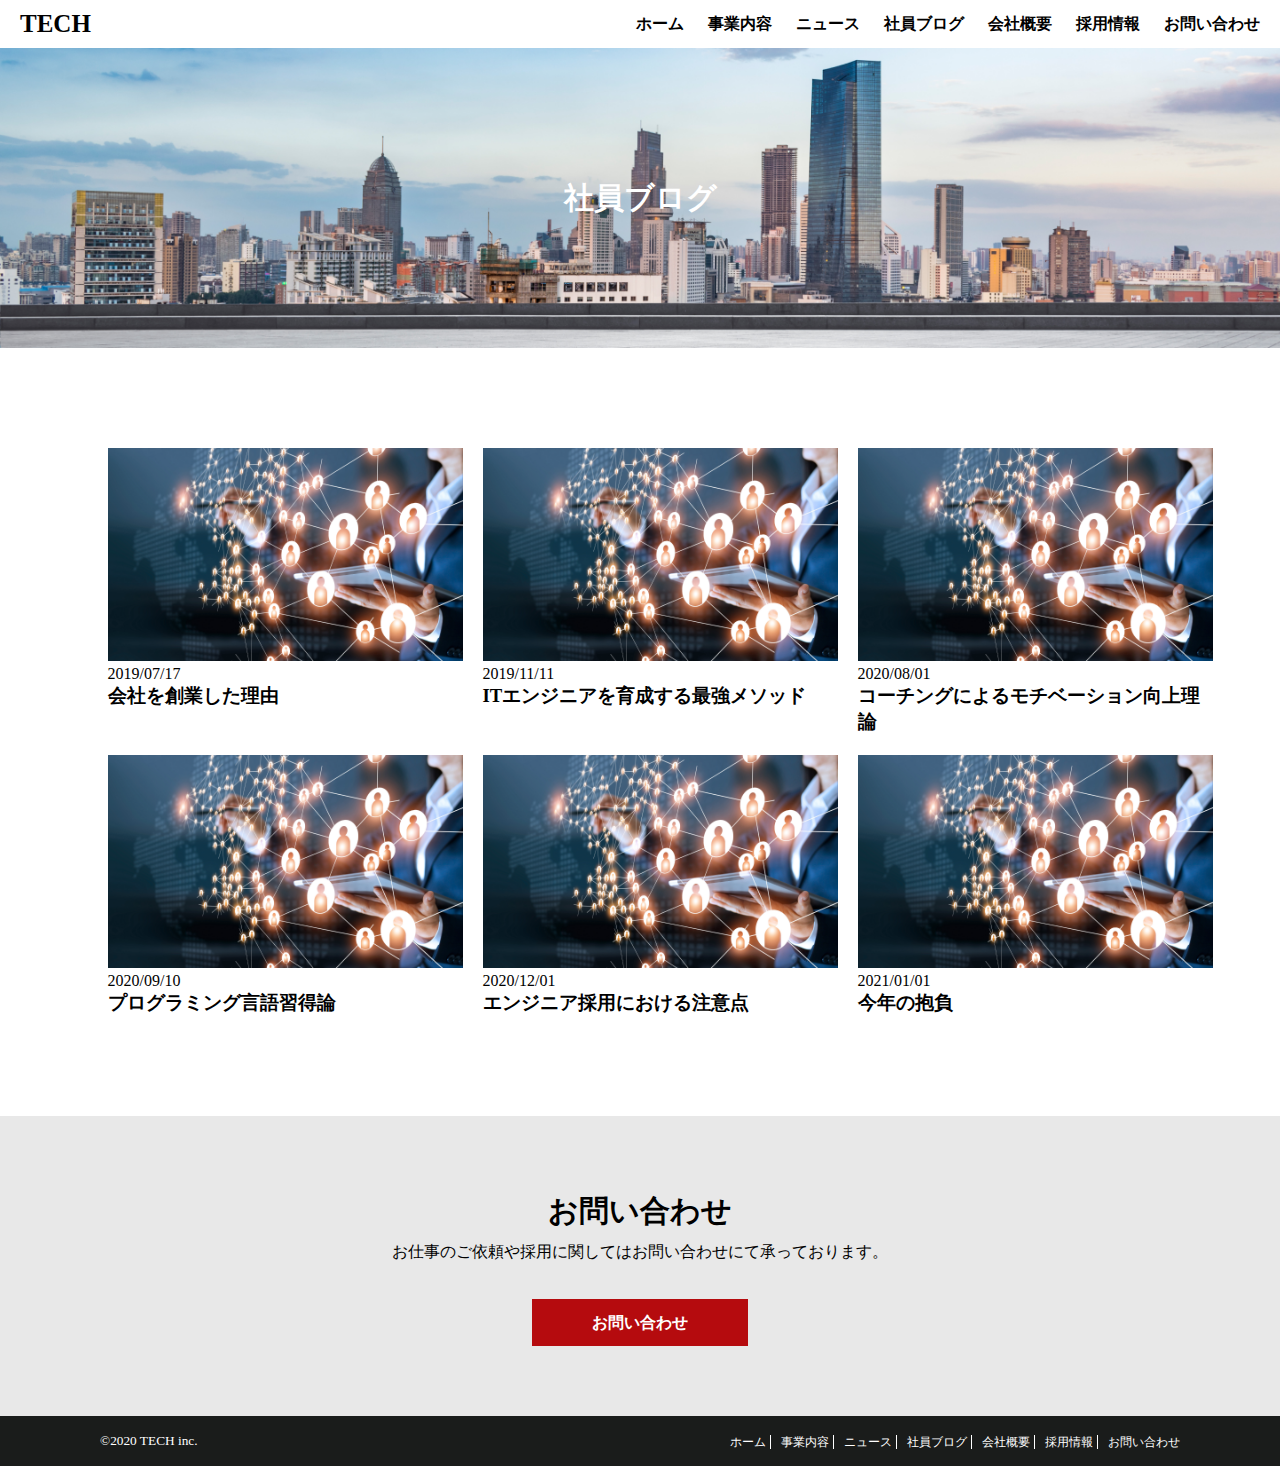
==== blog.html @ 32a5712e "second-commit" ====
<!DOCTYPE html>
<html lang="ja">
<head>
  <meta charset="UTF-8">
  <meta http-equiv="X-UA-Compatible" content="IE=edge">
  <meta name="viewport" content="width=device-width, initial-scale=1.0">
  <link rel="stylesheet" href="css/index.css">
  <link rel="stylesheet" href="css/service.css">
  <link rel="stylesheet" href="css/blog.css">
  <title>株式会社TECH</title>
</head>
<body>
  <header>
    <div class="header-title">TECH</div>
    <div class="header-list">
      <a href="index.html">ホーム</a>
      <a href="service.html">事業内容</a>
      <a href="news.html">ニュース</a>
      <a href="blog.html">社員ブログ</a>
      <a href="company.html">会社概要</a>
      <a href="recruit.html">採用情報</a>
      <a href="contact.html">お問い合わせ</a>
    </div>
  </header>
  <div class="blog-top">
    <div class="top-title">社員ブログ</div>
  </div>
  <div class="wrapper">
    <div class="main5-box">
      <div class="main5-img">
        <img src="img/blog.png">
      </div>
      <p>2019/07/17</p>
      <h3>会社を創業した理由</h3>
    </div>
    <div class="main5-box">
      <div class="main5-img">
        <img src="img/blog.png">
      </div>
      <p>2019/11/11</p>
      <h3>ITエンジニアを育成する最強メソッド</h3>
    </div>
    <div class="main5-box">
      <div class="main5-img">
        <img src="img/blog.png">
      </div>
      <p>2020/08/01</p>
      <h3>コーチングによるモチベーション向上理論</h3>
    </div>
  </div>
  <div class="wrapper2">
    <div class="main5-box">
      <div class="main5-img">
        <img src="img/blog.png">
      </div>
      <p>2020/09/10</p>
      <h3>プログラミング言語習得論</h3>
    </div>
    <div class="main5-box">
      <div class="main5-img">
        <img src="img/blog.png">
      </div>
      <p>2020/12/01</p>
      <h3>エンジニア採用における注意点</h3>
    </div>
    <div class="main5-box">
      <div class="main5-img">
        <img src="img/blog.png">
      </div>
      <p>2021/01/01</p>
      <h3>今年の抱負</h3>
    </div>
  </div>
  <div class="main7">
    <div class="main7-box">
      <div class="main7-title">
        お問い合わせ
      </div>
      <div class="main7-text">
        <p>お仕事のご依頼や採用に関してはお問い合わせにて承っております。</p>
      </div>
      <div class="main7-sub">
        <a href="contact.html">お問い合わせ</a>
      </div>
    </div>
  </div>
  <footer>
    <div class="footer">
      <small>&copy;2020 TECH inc.</small>
      <div class="footer-list">
        <a href="index.html">ホーム</a>
        <a href="service.html">事業内容</a>
        <a href="news.html">ニュース</a>
        <a href="blog.html">社員ブログ</a>
        <a href="company.html">会社概要</a>
        <a href="recruit.html">採用情報</a>
        <a href="contact.html">お問い合わせ</a>
      </div>
      </div>
  </footer>
 </body>
 </html>
---- css/index.css ----
* {
  margin: 0;
  padding: 0;
}
header {
  display: flex;
  justify-content: space-between;
  align-items: center;
  padding: 10px 20px 10px 20px;
}
.header-title {
  font-size: 25px;
  font-weight: bold;
}
.header-list a {
  text-decoration: none;
  color: inherit;
  padding-left: 20px;
  font-weight: bold;
}
.main1 {
  position: relative;
  height: 650px;
  background: url(../img/mv.png) no-repeat center/cover;
  width: 100%;
  color: white;
  display: flex;
  justify-content: center;
  align-items: center;
  font-weight: bold;
}
.main1-title {
  font-size: 50px;
}
.main1-sub {
  font-size: 20px;
  text-align: center;
}
.main2 {
  height: 250px;
  background-color: #1a1c1b;
  color: white;
  display: flex;
  justify-content: center;
  align-items: center;
}
.main2-text {
  width: 1080px;
}
.main2-title {
  font-size: 30px;
  font-weight: bold;
}
.main3-title {
  font-size: 30px;
  font-weight: bold;
  text-align: center;
  margin-top: 50px;
}
.main3 img {
  width: 100%;
  height: auto;
}
.box {
  width: 530px;
}
.list-1 {
  display: flex;
  justify-content: center;
}
.list-2 {
  margin-top: 10px;
  display: flex;
  justify-content: center;
}
.box-title {
  font-weight: bold;
}
.box:nth-child(2) {
  margin-left: 20px;
}
.main3-list {
  margin-top: 20px;
}
.goservice a {
  text-decoration: none;
  background-color: #b50b0e;
  color: white;
  font-weight: bold;
  padding: 10px 70px 10px 70px;
}
.goservice {
  margin-top: 40px;
  text-align: center;
}
.goservice:hover {
  opacity: 0.5;
}
.main4 {
  margin-top: 50px;
  background-color: #1a1c1b;
  height: 500px;
}
.main4-list {
  margin-top: 20px;
}
.main4-title {
  color: white;
  font-weight: bold;
  font-size: 30px;
}
.main4-sub a {
  text-decoration: none;
  color: white;
  font-weight: bold;
  background-color: #b50b0e;
  padding: 10px 20px 10px 20px;
}
.main4-sub:hover {
  opacity: 0.5;
}
.main4-top {
  display: flex;
  justify-content: space-between;
  align-items: center;
}
.item1 {
  height: 70px;
  background-color: white;
  display: flex;
  align-items: center;
  padding-left: 20px;
  cursor: pointer;
}
.item1:hover {
  background-color: #b5b5b5;
}
.item2 {
  margin-top: 20px;
  height: 70px;
  background-color: white;
  display: flex;
  align-items: center;
  padding-left: 20px;
  cursor: pointer;
}
.item2:hover {
  background-color: #b5b5b5;
}
.item3 {
  margin-top: 20px;
  height: 70px;
  background-color: white;
  display: flex;
  align-items: center;
  padding-left: 20px;
  cursor: pointer;
}
.item3:hover {
  background-color: #b5b5b5;
}
.item1-sub {
  padding-left: 20px;
  font-weight: bold;
}
.item2-sub {
  padding-left: 20px;
  font-weight: bold;
}
.item3-sub {
  padding-left: 20px;
  font-weight: bold;
}
.main4-box {
  width: 1000px;
}
.main4 {
  display: flex;
  justify-content: center;
  align-items: center;
}
.main5 {
  margin-top: 50px;
}
.main5-title {
  font-weight: bold;
  font-size: 30px;
  text-align: center;
}
.wrapper {
  width: 1065px;
  display: flex;
  justify-content: space-between;
  margin: 20px auto;
}
.main5-box {
  width: 355px;
}
.main5-img img {
  width: 355px;
  margin: 0 auto;
}
.main5-sub a {
  text-decoration: none;
  background-color: #b50b0e;
  font-weight: bold;
  color: white;
  padding: 10px 50px 10px 50px;
}
.main5-sub {
  text-align: center;
  margin-top: 40px;
}
.main5-box:nth-child(2) {
  padding-left: 20px;
}
.main5-box:nth-child(3) {
  padding-left: 20px;
}
.main5-box:hover {
  opacity: 0.5;
}
.main5-sub:hover {
  opacity: 0.5;
}
.main6-list a {
  text-decoration: none;
  font-weight: bold;
  color: white;
}
.main6 {
  margin-top: 100px;
}
.main6-list {
  height: 250px;
  display: flex;
  justify-content: space-between;
  width: 100%;
  font-size: 20px;
}
.main6-1 {
  width: 50%;
  height: 250px;
  background-color: #b50b0e;
  display: flex;
  justify-content: center;
  align-items: center;
}
.main6-1:hover {
  opacity: 0.7;
}
.main6-2 {
  width: 50%;
  height: 250px;
  background-color: #1a1c1b;
  display: flex;
  justify-content: center;
  align-items: center;
}
.main6-2:hover {
  opacity: 0.7;
}
.main7-title {
  font-weight: bold;
  font-size: 30px;
}
.main7-sub a {
  text-decoration: none;
  font-weight: bold;
  color: white;
  background-color: #b50b0e;
  padding: 15px 60px 15px 60px;
}
.main7-sub {
  text-align: center;
  margin-top: 50px;
}
.main7-sub:hover {
  opacity: 0.7;
}
.main7 {
  height: 300px;
  background-color: #e8e8e8;
  margin-top: 100px;
}
.main7-title {
  text-align: center;
  padding-top: 75px;
}
.main7-text {
  text-align: center;
  margin-top: 10px;
}
.footer {
  display: flex;
  justify-content: space-between;
  background-color: #1a1c1b;
  height: 50px;
  align-items: center;
  padding: 0 100px;
}
small {
  color: white;
}
.footer-list a {
  text-decoration: none;
  color: white;
  font-size: 12px;
  border-left: 1px solid white;
  padding-left: 10px;
}
.footer-list a:first-child {
  border-left: none;
}
---- css/service.css ----
* {
  margin: 0;
  padding: 0;
}
.service-top {
  height: 300px;
  background: url(../img/mv.png) no-repeat center/cover;
  display: flex;
  justify-content: center;
  align-items: center;
}
.top-title {
  font-size: 30px;
  font-weight: bold;
  color: white;
}
.main {
  width: 90;
}
.main-box {
  display: flex;
  width: 1050px;
  border-top: 1px solid black;
  padding: 20px 0 20px 0;
  margin: 0 auto;
}
.main img {
  width: 300px;
}
.main p {
  text-decoration: none;
}
.box-title {
  padding-left: 40px;
}
.main-box:last-child {
  border-bottom: 1px solid black;
}
.main {
  margin: 50px;
}
---- css/blog.css ----
* {
  margin: 0;
  padding: 0;
}
.blog-top {
  height: 300px;
  background: url(../img/mv.png) no-repeat center/cover;
  display: flex;
  justify-content: center;
  align-items: center;
}
.top-title {
  font-size: 30px;
  font-weight: bold;
  color: white;
}
.wrapper2 {
  width: 1065px;
  display: flex;
  justify-content: space-between;
  margin: 20px auto;
}
.wrapper {
  margin-top: 100px;
}
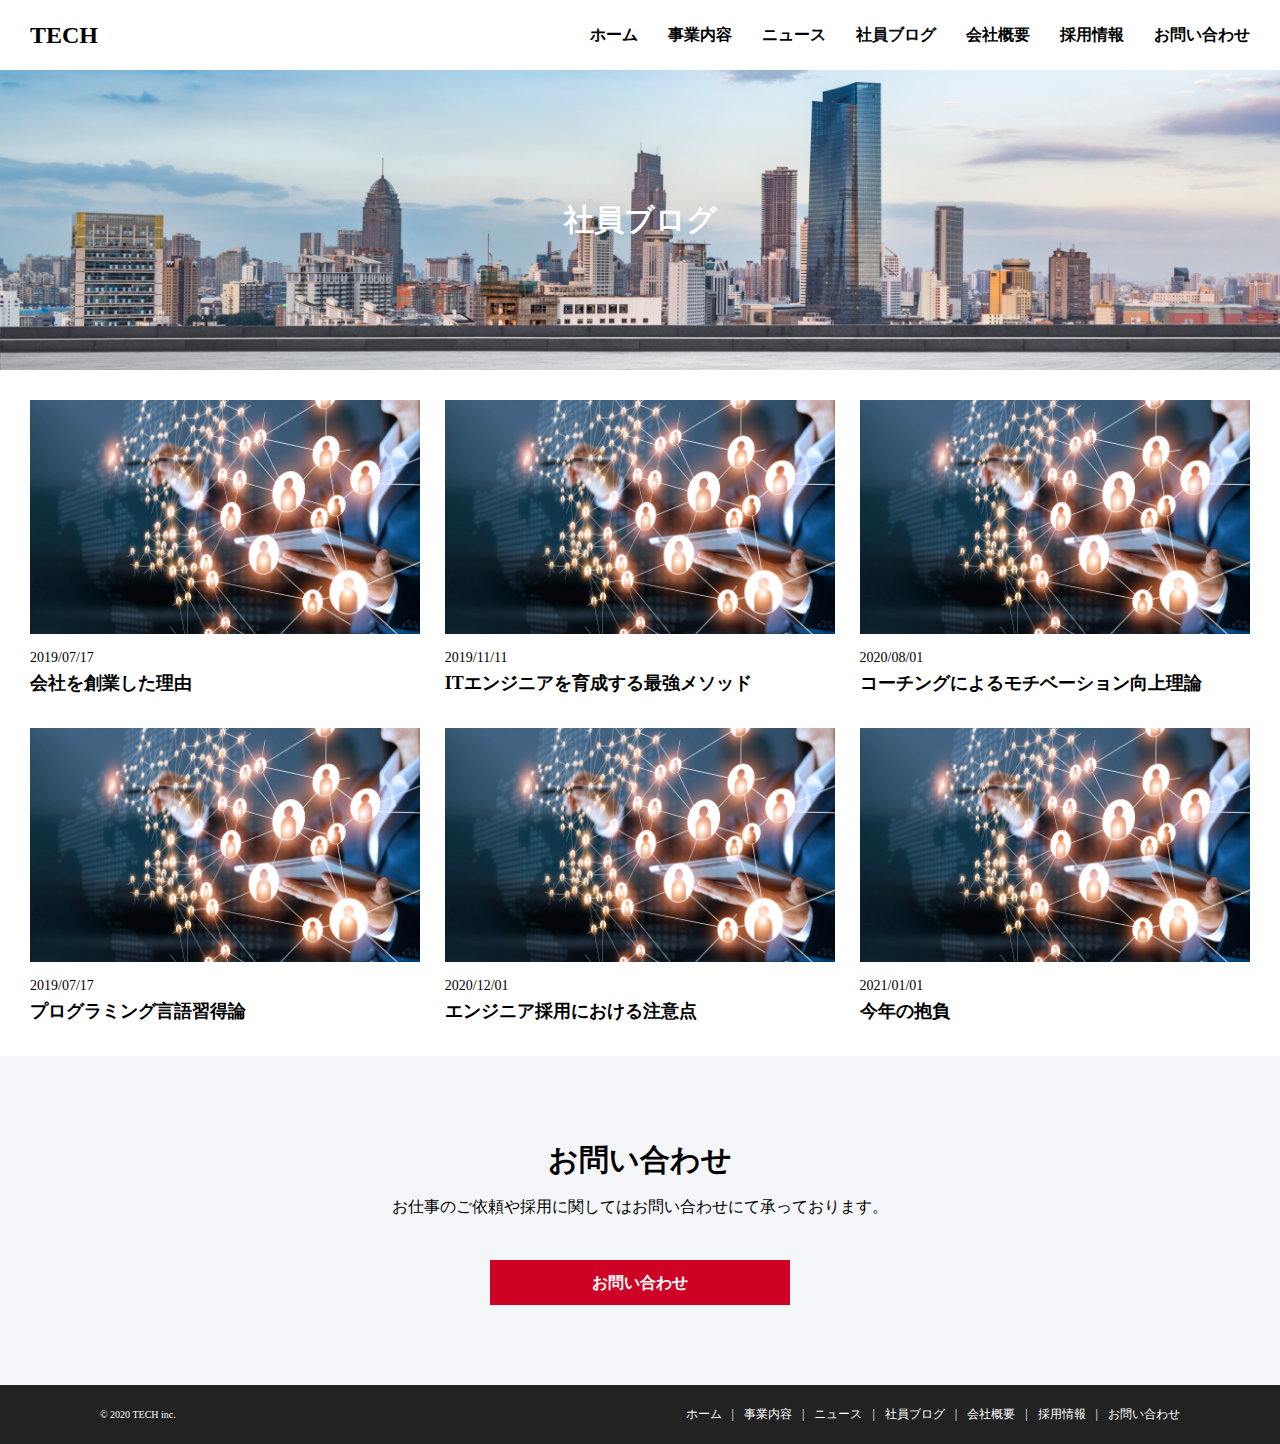
==== commit 9a323a2a: "first-commit" ====
--- a/blog.html
+++ b/blog.html
@@ -10,93 +10,128 @@
   <title>株式会社TECH</title>
 </head>
 <body>
-  <header>
-    <div class="header-title">TECH</div>
-    <div class="header-list">
-      <a href="index.html">ホーム</a>
-      <a href="service.html">事業内容</a>
-      <a href="news.html">ニュース</a>
-      <a href="blog.html">社員ブログ</a>
-      <a href="company.html">会社概要</a>
-      <a href="recruit.html">採用情報</a>
-      <a href="contact.html">お問い合わせ</a>
+  <header class="header">
+    <h1 class="header-ttl">
+      <a href="index.html">TECH</a>
+    </h1>
+    <nav class="header-nav">
+      <ul class="header-nav-list">
+        <li class="header-nav-item"><a href="index.html">ホーム</a></li>
+        <li class="header-nav-item"><a href="service.html">事業内容</a></li>
+        <li class="header-nav-item"><a href="news.html">ニュース</a></li>
+        <li class="header-nav-item"><a href="blog.html">社員ブログ</a></li>
+        <li class="header-nav-item"><a href="company.html">会社概要</a></li>
+        <li class="header-nav-item"><a href="recruit.html">採用情報</a></li>
+        <li class="header-nav-item"><a href="contact.html">お問い合わせ</a></li>
+      </ul>
+    </nav>
+    <div class="menu" id="menu">
+      <span class="menu-line-top"></span>
+      <span class="menu-line-middle"></span>
+      <span class="menu-line-bottom"></span>
     </div>
+    <nav class="drawer-nav" id="drawer-nav">
+      <ul class="drawer-nav-list">
+        <li class="drawer-nav-item"><a href="index.html">ホーム</a></li>
+        <li class="drawer-nav-item"><a href="service.html">事業内容</a></li>
+        <li class="drawer-nav-item"><a href="news.html">ニュース</a></li>
+        <li class="drawer-nav-item"><a href="blog.html">社員ブログ</a></li>
+        <li class="drawer-nav-item"><a href="company.html">会社概要</a></li>
+        <li class="drawer-nav-item"><a href="recruit.html">採用情報</a></li>
+        <li class="drawer-nav-item"><a href="contact.html">お問い合わせ</a></li>
+      </ul>
+    </nav>
   </header>
   <div class="blog-top">
     <div class="top-title">社員ブログ</div>
   </div>
-  <div class="wrapper">
-    <div class="main5-box">
-      <div class="main5-img">
-        <img src="img/blog.png">
+  <div class="top-blog-list">
+    <article class="top-blog-item">
+      <a href="#" class="top-blog-item-thumbnail">
+        <img src="img/blog.png" alt="会社を創業した理由" />
+      </a>
+      <p class="top-blog-item-date">2019/07/17</p>
+      <h3 class="top-blog-item-ttl">
+        <a href="#">会社を創業した理由</a>
+      </h3>
+    </article>
+    <article class="top-blog-item">
+      <a href="#" class="top-blog-item-thumbnail">
+        <img src="img/blog.png" alt="ITエンジニアを育成する最強メソッド" />
+      </a>
+      <div class="top-blog-item-info">
+        <p class="top-blog-item-date">2019/11/11</p>
       </div>
-      <p>2019/07/17</p>
-      <h3>会社を創業した理由</h3>
+      <h3 class="top-blog-item-ttl">
+        <a href="#">ITエンジニアを育成する最強メソッド</a>
+      </h3>
+    </article>
+    <article class="top-blog-item">
+      <a href="#" class="top-blog-item-thumbnail">
+        <img src="img/blog.png" alt="コーチングによるモチベーション向上理論" />
+      </a>
+      <p class="top-blog-item-date">2020/08/01</p>
+      <h3 class="top-blog-item-ttl">
+        <a href="#">コーチングによるモチベーション向上理論</a>
+      </h3>
+    </article>
     </div>
-    <div class="main5-box">
-      <div class="main5-img">
-        <img src="img/blog.png">
+    <div class="top-blog-list">
+      <article class="top-blog-item">
+        <a href="#" class="top-blog-item-thumbnail">
+          <img src="img/blog.png" alt="会社を創業した理由" />
+        </a>
+        <p class="top-blog-item-date">2019/07/17</p>
+        <h3 class="top-blog-item-ttl">
+          <a href="#">プログラミング言語習得論</a>
+        </h3>
+      </article>
+      <article class="top-blog-item">
+        <a href="#" class="top-blog-item-thumbnail">
+          <img src="img/blog.png" alt="ITエンジニアを育成する最強メソッド" />
+        </a>
+        <div class="top-blog-item-info">
+          <p class="top-blog-item-date">2020/12/01</p>
+        </div>
+        <h3 class="top-blog-item-ttl">
+          <a href="#">エンジニア採用における注意点</a>
+        </h3>
+      </article>
+      <article class="top-blog-item">
+        <a href="#" class="top-blog-item-thumbnail">
+          <img src="img/blog.png" alt="コーチングによるモチベーション向上理論" />
+        </a>
+        <p class="top-blog-item-date">2021/01/01</p>
+        <h3 class="top-blog-item-ttl">
+          <a href="#">今年の抱負</a>
+        </h3>
+      </article>
       </div>
-      <p>2019/11/11</p>
-      <h3>ITエンジニアを育成する最強メソッド</h3>
-    </div>
-    <div class="main5-box">
-      <div class="main5-img">
-        <img src="img/blog.png">
-      </div>
-      <p>2020/08/01</p>
-      <h3>コーチングによるモチベーション向上理論</h3>
-    </div>
+<section class="bottom-contact ptb-m">
+  <div class="wrap">
+    <h2 class="bottom-contact-ttl ttl">お問い合わせ</h2>
+    <p class="bottom-contact-txt">
+      お仕事のご依頼や採用に関してはお問い合わせにて承っております。
+    </p>
+    <a href="contact.html" class="bottom-contact-btn btn btn-primary">お問い合わせ</a>
   </div>
-  <div class="wrapper2">
-    <div class="main5-box">
-      <div class="main5-img">
-        <img src="img/blog.png">
-      </div>
-      <p>2020/09/10</p>
-      <h3>プログラミング言語習得論</h3>
-    </div>
-    <div class="main5-box">
-      <div class="main5-img">
-        <img src="img/blog.png">
-      </div>
-      <p>2020/12/01</p>
-      <h3>エンジニア採用における注意点</h3>
-    </div>
-    <div class="main5-box">
-      <div class="main5-img">
-        <img src="img/blog.png">
-      </div>
-      <p>2021/01/01</p>
-      <h3>今年の抱負</h3>
-    </div>
+</section>
+<footer class="footer">
+  <div class="footer-inner wrap">
+    <small class="footer-copyright">&copy; 2020 TECH inc.</small>
+    <nav class="footer-nav">
+      <ul class="footer-nav-list">
+        <li class="footer-nav-item"><a href="index.html">ホーム</a></li>
+        <li class="footer-nav-item"><a href="service.html">事業内容</a></li>
+        <li class="footer-nav-item"><a href="news.html">ニュース</a></li>
+        <li class="footer-nav-item"><a href="blog.html">社員ブログ</a></li>
+        <li class="footer-nav-item"><a href="company.html">会社概要</a></li>
+        <li class="footer-nav-item"><a href="recruit.html">採用情報</a></li>
+        <li class="footer-nav-item"><a href="contact.html">お問い合わせ</a></li>
+      </ul>
+    </nav>
   </div>
-  <div class="main7">
-    <div class="main7-box">
-      <div class="main7-title">
-        お問い合わせ
-      </div>
-      <div class="main7-text">
-        <p>お仕事のご依頼や採用に関してはお問い合わせにて承っております。</p>
-      </div>
-      <div class="main7-sub">
-        <a href="contact.html">お問い合わせ</a>
-      </div>
-    </div>
-  </div>
-  <footer>
-    <div class="footer">
-      <small>&copy;2020 TECH inc.</small>
-      <div class="footer-list">
-        <a href="index.html">ホーム</a>
-        <a href="service.html">事業内容</a>
-        <a href="news.html">ニュース</a>
-        <a href="blog.html">社員ブログ</a>
-        <a href="company.html">会社概要</a>
-        <a href="recruit.html">採用情報</a>
-        <a href="contact.html">お問い合わせ</a>
-      </div>
-      </div>
-  </footer>
- </body>
- </html>+</footer>
+<script src="js/main.js"></script>
+</body>
+</html>--- a/css/index.css
+++ b/css/index.css
@@ -1,314 +1,402 @@
+.top1 {
+  height: 80vh;
+  display: flex;
+  justify-content: center;
+  align-items: center;
+  background: url(../img/mv.png) center / cover;
+  color: #fff;
+}
+
+.top1-title {
+  font-weight: bold;
+  font-size: 50px;
+  text-align: center;
+}
+
+.top1-subtitle {
+  font-weight: bold;
+  font-size: 18px;
+  text-align: center;
+}
+
+.top-2 {
+  color: #fff;
+  background-color: #222;
+}
+.top-service-ttl {
+  text-align: center;
+}
+
+.top-2-txt {
+  margin-top: 20px;
+}
+
+.top-service-list {
+  display: flex;
+  flex-wrap: wrap;
+  align-items: center;
+}
+.top-service-item {
+  width: 49%;
+  margin-top: 20px;
+  margin-right: calc(100% - (49% * 2));
+}
+
+.top-service-item:nth-child(2n) {
+  margin-right: 0;
+}
+
+.top-service-item-ttl {
+  font-weight: bold;
+  font-size: 18px;
+}
+
+.top-service-btn {
+  margin: 40px auto 0;
+}
+
+.top-news-head {
+  display: flex;
+  justify-content: space-between;
+  align-items: center;
+}
+.top-news {
+  background-color: #222;
+}
+
+.top-news-list {
+  margin-top: 20px;
+}
+
+.top-news-ttl {
+  color: #fff;
+}
+
+.top-news-btn {
+  width: 160px;
+  font-size: 14px;
+  padding: 7px;
+}
+
+.top-news-item:not(:first-child) {
+  margin-top: 10px;
+}
+
+.top-news-item-link {
+  background-color: #fff;
+  padding: 20px;
+  display: flex;
+  align-items: center;
+}
+.top-news-item-date {
+  margin-right: 10px;
+}
+
+.top-blog-ttl {
+  text-align: center;
+}
+
+.top-blog-list {
+  display: flex;
+  flex-wrap: wrap;
+  align-items: center;
+  margin-top: 20px;
+}
+.top-blog-item:nth-child(3n) {
+  margin-right: 0;
+}
+
+.top-blog-item {
+  width: 32%;
+  margin-right: calc((100% - (32% * 3)) / 2);
+}
+
+.top-blog-item-date {
+  margin-top: 5px;
+  margin-right: 20px;
+  font-size: 14px;
+}
+
+.top-blog-item-ttl {
+  font-weight: bold;
+  font-size: 18px;
+}
+
+.top-blog-btn {
+  margin: 40px auto 0;
+}
+
+.top-company-list {
+  display: flex;
+  align-items: center;
+  color: #fff;
+  font-size: 24px;
+  font-weight: bold;
+  padding-top: 0;
+}
+
+.top-company-link {
+  background-color: #cd0224;
+}
+
+.top-recruit-link {
+  background-color: #222;
+}
+
+.top-company-item-link {
+  display: inline-block;
+  width: 100%;
+  line-height: 10;
+  text-align: center;
+}
+.top-company-item {
+  width: 50%;
+}
+@media screen and (max-width: 768px) {
+  .top-service-item {
+    width: 100%;
+    margin-right: 0;
+  }
+
+  .top-news-item-link {
+    padding: 10px;
+    font-size: 14px;
+  }
+
+  .top-blog-item {
+    width: 100%;
+    margin-right: 0;
+  }
+}
 * {
-  margin: 0;
-  padding: 0;
-}
-header {
-  display: flex;
-  justify-content: space-between;
-  align-items: center;
-  padding: 10px 20px 10px 20px;
-}
-.header-title {
-  font-size: 25px;
-  font-weight: bold;
-}
-.header-list a {
+  box-sizing: border-box;
+}
+
+body {
+  line-height: 1.6;
+}
+ul {
+  list-style: none;
+}
+
+a {
   text-decoration: none;
   color: inherit;
-  padding-left: 20px;
-  font-weight: bold;
-}
-.main1 {
-  position: relative;
-  height: 650px;
-  background: url(../img/mv.png) no-repeat center/cover;
-  width: 100%;
-  color: white;
-  display: flex;
-  justify-content: center;
-  align-items: center;
-  font-weight: bold;
-}
-.main1-title {
-  font-size: 50px;
-}
-.main1-sub {
-  font-size: 20px;
-  text-align: center;
-}
-.main2 {
-  height: 250px;
-  background-color: #1a1c1b;
-  color: white;
-  display: flex;
-  justify-content: center;
-  align-items: center;
-}
-.main2-text {
-  width: 1080px;
-}
-.main2-title {
-  font-size: 30px;
-  font-weight: bold;
-}
-.main3-title {
-  font-size: 30px;
-  font-weight: bold;
-  text-align: center;
-  margin-top: 50px;
-}
-.main3 img {
+  transition: 0.3s;
+}
+img {
   width: 100%;
   height: auto;
 }
-.box {
-  width: 530px;
-}
-.list-1 {
+
+a:hover {
+  opacity: 0.7;
+  transition: 0.3s;
+}
+
+.wrap {
+  width: 1080px;
+  margin: 0 auto;
+}
+.ttl {
+  font-size: 30px;
+  font-weight: bold;
+}
+
+.ptb-m {
+  padding: 80px 0;
+}
+
+.btn {
+  display: block;
+  width: 300px;
+  text-align: center;
+  font-weight: bold;
+  padding: 10px;
+  background-color: #cd0224;
+  color: #fff;
+}
+
+.page-mv {
+  height: 250px;
   display: flex;
   justify-content: center;
-}
-.list-2 {
+  align-items: center;
+  color: #fff;
+  background: url(../img/common/mv.png) center / cover;
+}
+
+.header {
+  display: flex;
+  justify-content: space-between;
+  align-items: center;
+  height: 70px;
+  padding: 0 30px;
+  background-color: #fff;
+  position: sticky;
+  left: 0;
+  top: 0;
+  z-index: 1;
+}
+.header-nav-list {
+  display: flex;
+  font-weight: bold;
+}
+
+.header-ttl {
+  font-size: 24px;
+  width: 80px;
+}
+
+.header-nav-item:not(:last-child) {
+  margin-right: 30px;
+}
+.menu {
+  display: none;
+}
+.drawer-nav {
+  display: none;
+}
+
+.bottom-contact {
+  background-color: #f5f6f9;
+  text-align: center;
+}
+
+.bottom-contact-txt {
   margin-top: 10px;
-  display: flex;
-  justify-content: center;
-}
-.box-title {
-  font-weight: bold;
-}
-.box:nth-child(2) {
-  margin-left: 20px;
-}
-.main3-list {
-  margin-top: 20px;
-}
-.goservice a {
-  text-decoration: none;
-  background-color: #b50b0e;
-  color: white;
-  font-weight: bold;
-  padding: 10px 70px 10px 70px;
-}
-.goservice {
-  margin-top: 40px;
-  text-align: center;
-}
-.goservice:hover {
-  opacity: 0.5;
-}
-.main4 {
-  margin-top: 50px;
-  background-color: #1a1c1b;
-  height: 500px;
-}
-.main4-list {
-  margin-top: 20px;
-}
-.main4-title {
-  color: white;
-  font-weight: bold;
-  font-size: 30px;
-}
-.main4-sub a {
-  text-decoration: none;
-  color: white;
-  font-weight: bold;
-  background-color: #b50b0e;
-  padding: 10px 20px 10px 20px;
-}
-.main4-sub:hover {
-  opacity: 0.5;
-}
-.main4-top {
-  display: flex;
+}
+
+.bottom-contact-btn {
+  margin: 40px auto 0;
+}
+
+.footer {
+  padding: 20px 0;
+  color: #fff;
+  background-color: #222;
+}
+.footer-nav-list {
+  display: flex;
+  flex-wrap: wrap;
+}
+
+.footer-nav-item:after {
+  content: "|";
+  display: inline-block;
+  padding: 0 10px;
+}
+.footer-inner {
+  display: flex;
+  flex-wrap: wrap;
   justify-content: space-between;
   align-items: center;
-}
-.item1 {
-  height: 70px;
-  background-color: white;
-  display: flex;
-  align-items: center;
-  padding-left: 20px;
-  cursor: pointer;
-}
-.item1:hover {
-  background-color: #b5b5b5;
-}
-.item2 {
-  margin-top: 20px;
-  height: 70px;
-  background-color: white;
-  display: flex;
-  align-items: center;
-  padding-left: 20px;
-  cursor: pointer;
-}
-.item2:hover {
-  background-color: #b5b5b5;
-}
-.item3 {
-  margin-top: 20px;
-  height: 70px;
-  background-color: white;
-  display: flex;
-  align-items: center;
-  padding-left: 20px;
-  cursor: pointer;
-}
-.item3:hover {
-  background-color: #b5b5b5;
-}
-.item1-sub {
-  padding-left: 20px;
-  font-weight: bold;
-}
-.item2-sub {
-  padding-left: 20px;
-  font-weight: bold;
-}
-.item3-sub {
-  padding-left: 20px;
-  font-weight: bold;
-}
-.main4-box {
-  width: 1000px;
-}
-.main4 {
-  display: flex;
-  justify-content: center;
-  align-items: center;
-}
-.main5 {
-  margin-top: 50px;
-}
-.main5-title {
-  font-weight: bold;
-  font-size: 30px;
-  text-align: center;
-}
-.wrapper {
-  width: 1065px;
-  display: flex;
-  justify-content: space-between;
-  margin: 20px auto;
-}
-.main5-box {
-  width: 355px;
-}
-.main5-img img {
-  width: 355px;
-  margin: 0 auto;
-}
-.main5-sub a {
-  text-decoration: none;
-  background-color: #b50b0e;
-  font-weight: bold;
-  color: white;
-  padding: 10px 50px 10px 50px;
-}
-.main5-sub {
-  text-align: center;
-  margin-top: 40px;
-}
-.main5-box:nth-child(2) {
-  padding-left: 20px;
-}
-.main5-box:nth-child(3) {
-  padding-left: 20px;
-}
-.main5-box:hover {
-  opacity: 0.5;
-}
-.main5-sub:hover {
-  opacity: 0.5;
-}
-.main6-list a {
-  text-decoration: none;
-  font-weight: bold;
-  color: white;
-}
-.main6 {
-  margin-top: 100px;
-}
-.main6-list {
-  height: 250px;
-  display: flex;
-  justify-content: space-between;
-  width: 100%;
-  font-size: 20px;
-}
-.main6-1 {
-  width: 50%;
-  height: 250px;
-  background-color: #b50b0e;
-  display: flex;
-  justify-content: center;
-  align-items: center;
-}
-.main6-1:hover {
-  opacity: 0.7;
-}
-.main6-2 {
-  width: 50%;
-  height: 250px;
-  background-color: #1a1c1b;
-  display: flex;
-  justify-content: center;
-  align-items: center;
-}
-.main6-2:hover {
-  opacity: 0.7;
-}
-.main7-title {
-  font-weight: bold;
-  font-size: 30px;
-}
-.main7-sub a {
-  text-decoration: none;
-  font-weight: bold;
-  color: white;
-  background-color: #b50b0e;
-  padding: 15px 60px 15px 60px;
-}
-.main7-sub {
-  text-align: center;
-  margin-top: 50px;
-}
-.main7-sub:hover {
-  opacity: 0.7;
-}
-.main7 {
-  height: 300px;
-  background-color: #e8e8e8;
-  margin-top: 100px;
-}
-.main7-title {
-  text-align: center;
-  padding-top: 75px;
-}
-.main7-text {
-  text-align: center;
-  margin-top: 10px;
-}
-.footer {
-  display: flex;
-  justify-content: space-between;
-  background-color: #1a1c1b;
-  height: 50px;
-  align-items: center;
-  padding: 0 100px;
-}
-small {
-  color: white;
-}
-.footer-list a {
-  text-decoration: none;
-  color: white;
   font-size: 12px;
-  border-left: 1px solid white;
-  padding-left: 10px;
-}
-.footer-list a:first-child {
-  border-left: none;
-}
+}
+
+.footer-nav-item:last-child:after {
+  display: none;
+}
+
+@media screen and (max-width: 768px) {
+  .wrap {
+    width: 85%;
+  }
+
+  .menu {
+    display: inline-block;
+    width: 36px;
+    height: 32px;
+    cursor: pointer;
+    position: relative;
+    z-index: 10;
+  }
+  .header-nav {
+    display: none;
+  }
+
+  .menu-line-top,
+  .menu-line-middle,
+  .menu-line-bottom {
+    display: inline-block;
+    width: 100%;
+    height: 4px;
+    background-color: #000;
+    position: absolute;
+    transition: 0.5s;
+  }
+
+  .menu-line-top {
+    top: 0;
+  }
+
+  .menu-line-middle {
+    top: 14px;
+  }
+
+  .menu-line-bottom {
+    bottom: 0;
+  }
+
+  .menu.open span:nth-of-type(1) {
+    top: 14px;
+    transform: rotate(45deg);
+  }
+
+  .menu.open span:nth-of-type(2) {
+    opacity: 0;
+  }
+
+  .menu.open span:nth-of-type(3) {
+    top: 14px;
+    transform: rotate(-45deg);
+  }
+
+  .drawer-nav-list {
+    padding-top: 80px;
+    text-align: center;
+  }
+  .drawer-nav {
+    display: block;
+    position: absolute;
+    height: 100vh;
+    width: 100%;
+    top: 0;
+    left: -100%;
+    background: #fff;
+    transition: 0.7s;
+  }
+
+  .drawer-nav-item {
+    margin-top: 40px;
+    color: #0033cc;
+    font-size: 18px;
+  }
+  .footer-copyright {
+    margin: 0 auto;
+  }
+
+  .in {
+    transform: translateX(100%);
+  }
+
+  .footer-nav-item {
+    text-align: center;
+    margin-top: 10px;
+    width: 100%;
+  }
+
+  .footer-nav-item:after {
+    display: none;
+  }
+  .form {
+    width: 90%;
+  }
+  .company-list {
+    width: 90%;
+    margin: 0 auto;
+  }
+}
+.top-blog-list {
+  margin: 30px;
+}
--- a/css/service.css
+++ b/css/service.css
@@ -39,3 +39,9 @@
 .main {
   margin: 50px;
 }
+@media screen and (max-width: 768px) {
+  .main-box {
+    width: 100%;
+    margin-right: 0;
+  }
+}
--- a/css/blog.css
+++ b/css/blog.css
@@ -15,11 +15,17 @@
   color: white;
 }
 .wrapper2 {
-  width: 1065px;
+  width: 1095px;
   display: flex;
   justify-content: space-between;
   margin: 20px auto;
 }
-.wrapper {
+.wrapper-first {
   margin-top: 100px;
 }
+.wrapper-first {
+  width: 1095px;
+  display: flex;
+  justify-content: space-between;
+  margin: 20px auto;
+}
